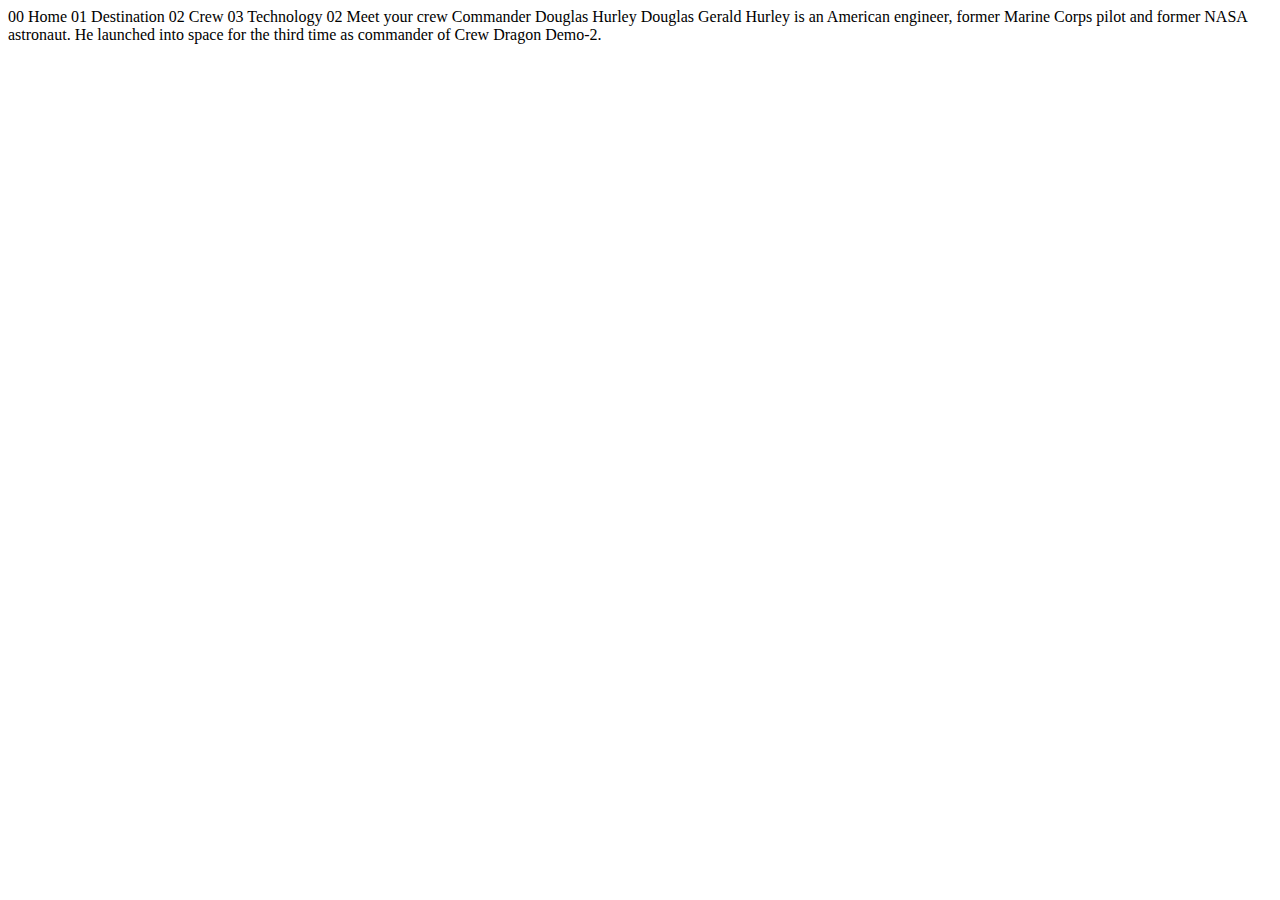
==== crew-commander.html @ d6092396 "first commit" ====
<!DOCTYPE html>
<html lang="en">
<head>
  <meta charset="UTF-8">
  <meta name="viewport" content="width=device-width, initial-scale=1.0">

  <link rel="icon" type="image/png" sizes="32x32" href="./assets/favicon-32x32.png">
  
  <title>Frontend Mentor | Space tourism website</title>
</head>
<body>

  00 Home
  01 Destination
  02 Crew
  03 Technology

  02 Meet your crew

  Commander
  Douglas Hurley

  Douglas Gerald Hurley is an American engineer, former Marine Corps pilot 
  and former NASA astronaut. He launched into space for the third time as 
  commander of Crew Dragon Demo-2.
</body>
</html>
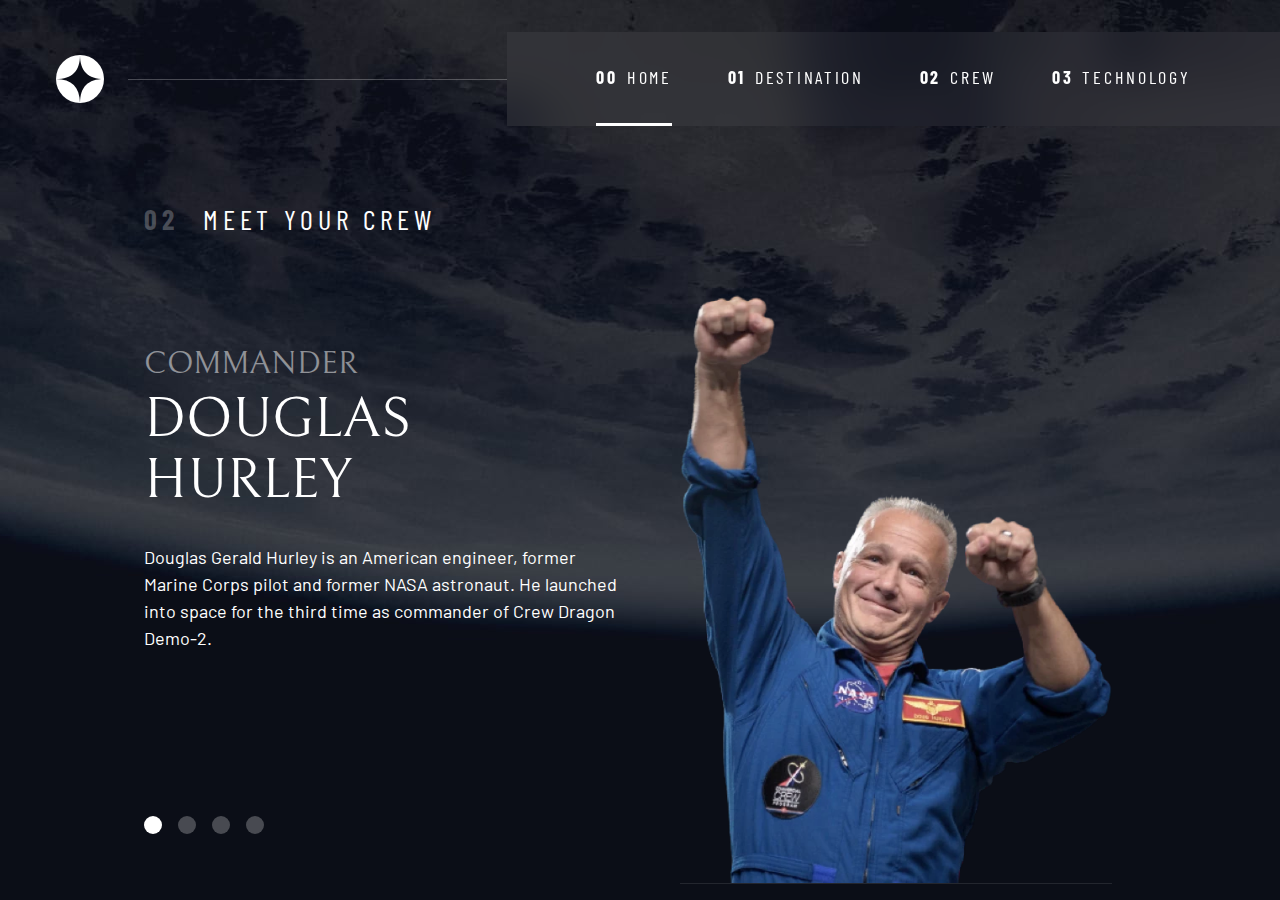
==== commit 7069e281: "crew page layout done without tabs" ====
--- a/crew-commander.html
+++ b/crew-commander.html
@@ -5,23 +5,58 @@
   <meta name="viewport" content="width=device-width, initial-scale=1.0">
 
   <link rel="icon" type="image/png" sizes="32x32" href="./assets/favicon-32x32.png">
+  <!-- Google fonts -->
+  <link rel="preconnect" href="https://fonts.googleapis.com">
+  <link rel="preconnect" href="https://fonts.gstatic.com" crossorigin>
+  <link href="https://fonts.googleapis.com/css2?family=Barlow+Condensed:wght@400;700&family=Bellefair&family=Barlow:wght@400;700&display=swap"
+      rel="stylesheet">
+      
+  <!-- Our custom CSS -->
+  <link rel="stylesheet" href="index.css">
+  <title>Frontend Mentor | Space tourism website</title>
+  <script src="index.js" defer></script>
+</head>
+
+<body class="crew">
+  <a class="skip-to-content" href="#main">Skip to content</a>
+  <header class="primary-header flex">
+    <div>
+      <img src="./assets/shared/logo.svg" alt="space tourism logo" class="logo">
+    </div>
+    <button class="mobile-nav-toggle" aria-controls="primary-navigation"><span class="sr-only" aria-expanded="false">Menu</span></button>
+    <nav>
+        <ul id="primary-navigation" data-visible="false" class="primary-navigation underline-indicators flex">
+            <li class="active"><a class="ff-sans-cond uppercase text-white letter-spacing-2" href="index.html"><span aria-hidden="true">00</span>Home</a>
+            <li><a class="ff-sans-cond uppercase text-white letter-spacing-2" href="destination.html"><span aria-hidden="true">01</span>Destination</a>
+            <li><a class="ff-sans-cond uppercase text-white letter-spacing-2" href="crew.html"><span aria-hidden="true">02</span>Crew</a>
+            <li><a class="ff-sans-cond uppercase text-white letter-spacing-2" href="technology.html"><span aria-hidden="true">03</span>Technology</a>
+        </ul>
+    </nav>
+  </header>
   
-  <title>Frontend Mentor | Space tourism website</title>
-</head>
-<body>
-
-  00 Home
-  01 Destination
-  02 Crew
-  03 Technology
-
-  02 Meet your crew
-
-  Commander
-  Douglas Hurley
-
-  Douglas Gerald Hurley is an American engineer, former Marine Corps pilot 
-  and former NASA astronaut. He launched into space for the third time as 
-  commander of Crew Dragon Demo-2.
+  <main id="main" class="grid-container grid-container--crew flow">
+    <h1 class="numbered-title"><span aria-hidden="true">02</span> Meet your crew</h1>
+    
+    <div class="dot-indicators flex">
+      <button aria-selected="true"><span class="sr-only">The commander</span></button>
+      <button aria-selected="false"><span class="sr-only">The mission specialist</span></button>
+      <button aria-selected="false"><span class="sr-only">The pilot</span></button>
+      <button aria-selected="false"><span class="sr-only">The crew engineer</span></button>
+    </div>
+    
+    <article class="crew-details flow">
+      <header class="flow flow--space-small">
+        <h2 class="fs-600 ff-serif uppercase">Commander</h2>
+        <p class="fs-700 uppercase ff-serif">Douglas Hurley</p>
+      </header>
+      <p>Douglas Gerald Hurley is an American engineer, former Marine Corps pilot 
+      and former NASA astronaut. He launched into space for the third time as 
+      commander of Crew Dragon Demo-2.</p>
+    </article>
+    <picture>
+      <source srcset="assets/crew/image-douglas-hurley.webp" type="image/webp">
+      <img src="assets/crew/image-douglas-hurley.png" alt="Douglas Hurley">
+    </picture>
+  </main>
 </body>
 </html>--- a/index.css
+++ b/index.css
@@ -0,0 +1,658 @@
+/* ------------------- */
+/* Custom properties   */
+/* ------------------- */
+
+:root {
+    /* colors */
+    --clr-dark: 230 35% 7%;
+    --clr-light: 231 77% 90%;
+    --clr-white: 0 0% 100%;
+    
+    /* font-sizes */
+    --fs-900: clamp(5rem, 8vw + 1rem, 9.375rem);
+    --fs-800: 3.5rem;
+    --fs-700: 1.5rem;
+    --fs-600: 1rem;
+    --fs-500: 1rem;
+    --fs-400: 0.9375rem;
+    --fs-300: 1rem;
+    --fs-200: 0.875rem;
+    
+    /* font-families */
+    --ff-serif: "Bellefair", serif;
+    --ff-sans-cond: "Barlow Condensed", sans-serif;
+    --ff-sans-normal: "Barlow", sans-serif;
+}
+
+@media (min-width: 35em) {
+    :root {
+        --fs-800: 5rem;
+        --fs-700: 2.5rem;
+        --fs-600: 1.5rem;
+        --fs-500: 1.25rem;
+        --fs-400: 1rem;
+    }
+}
+
+@media (min-width: 45em) {
+    :root {
+        /* font-sizes */
+        --fs-800: 6.25rem;
+        --fs-700: 3.5rem;
+        --fs-600: 2rem;
+        --fs-500: 1.75rem;
+        --fs-400: 1.125rem;
+    }
+}
+
+
+/* ------------------- */
+/* Reset               */
+/* ------------------- */
+
+/* https://piccalil.li/blog/a-modern-css-reset/ */
+
+/* Box sizing */
+*,
+*::before,
+*::after {
+    box-sizing: border-box;
+}
+
+/* Reset margins */
+body,
+h1,
+h2,
+h3,
+h4,
+h5,
+p,
+figure,
+picture {
+    margin: 0; 
+}
+
+h1,
+h2,
+h3,
+h4,
+h5,
+h6,
+p {
+    font-weight: 400;
+}
+
+/* set up the body */
+body {
+    font-family: var(--ff-sans-normal);
+    font-size: var(--fs-400);
+    color: hsl( var(--clr-white) );
+    background-color: hsl( var(--clr-dark) );
+    line-height: 1.5;
+    min-height: 100vh;
+    
+    display: grid;
+    grid-template-rows: min-content 1fr;
+    
+    overflow-x: hidden;
+}
+
+/* make images easier to work with */
+img,
+picutre {
+    max-width: 100%;
+    display: block;
+}
+
+/* make form elements easier to work with */
+input,
+button,
+textarea,
+select {
+    font: inherit;
+}
+
+/* remove animations for people who've turned them off */
+@media (prefers-reduced-motion: reduce) {  
+  *,
+  *::before,
+  *::after {
+    animation-duration: 0.01ms !important;
+    animation-iteration-count: 1 !important;
+    transition-duration: 0.01ms !important;
+    scroll-behavior: auto !important;
+  }
+}
+
+
+/* ------------------- */
+/* Utility classes     */
+/* ------------------- */
+
+/* general */
+
+.flex {
+    display: flex;
+    gap: var(--gap, 1rem);
+}
+
+.grid {
+    display: grid;
+    gap: var(--gap, 1rem);
+}
+
+.d-block {
+    display: block;
+}
+
+.flow > *:where(:not(:first-child)) {
+    margin-top: var(--flow-space, 1rem);
+}
+
+.flow--space-small {
+    --flow-space: .5rem;
+}
+
+.container {
+    padding-inline: 2em;
+    margin-inline: auto;
+    max-width: 80rem;
+}
+
+.sr-only {
+  position: absolute; 
+  width: 1px;
+  height: 1px;
+  padding: 0;
+  margin: -1px; 
+  overflow: hidden;
+  clip: rect(0, 0, 0, 0);
+  white-space: nowrap; /* added line */
+  border: 0;
+}
+
+.skip-to-content {
+    position: absolute;
+    z-index: 9999;
+    background: hsl( var(--clr-white) );
+    color: hsl( var(--clr-dark) ); 
+    padding: .5em 1em;
+    margin-inline: auto;
+    transform: translateY(-100%);
+    transition: transform 250ms ease-in;
+}
+
+.skip-to-content:focus {
+    transform: translateY(0);
+}
+
+/* colors */
+
+.bg-dark { background-color: hsl( var(--clr-dark) );}
+.bg-accent { background-color: hsl( var(--clr-light) );}
+.bg-white { background-color: hsl( var(--clr-white) );}
+
+.text-dark { color: hsl( var(--clr-dark) );}
+.text-accent { color: hsl( var(--clr-light) );}
+.text-white { color: hsl( var(--clr-white) );}
+
+/* typography */
+
+.ff-serif { font-family: var(--ff-serif); } 
+.ff-sans-cond { font-family: var(--ff-sans-cond); } 
+.ff-sans-normal { font-family: var(--ff-sans-normal); } 
+
+.letter-spacing-1 { letter-spacing: 4.75px; } 
+.letter-spacing-2 { letter-spacing: 2.7px; } 
+.letter-spacing-3 { letter-spacing: 2.35px; } 
+
+.uppercase { text-transform: uppercase; }
+
+.fs-900 { font-size: var(--fs-900); }
+.fs-800 { font-size: var(--fs-800); }
+.fs-700 { font-size: var(--fs-700); }
+.fs-600 { font-size: var(--fs-600); }
+.fs-500 { font-size: var(--fs-500); }
+.fs-400 { font-size: var(--fs-400); }
+.fs-300 { font-size: var(--fs-300); }
+.fs-200 { font-size: var(--fs-200); }
+
+.fs-900,
+.fs-800,
+.fs-700,
+.fs-600 {
+    line-height: 1.1;
+}
+
+.numbered-title {
+    font-family: var(--ff-sans-cond);
+    font-size: var(--fs-500);
+    text-transform: uppercase;
+    letter-spacing: 4.72px; 
+}
+
+.numbered-title span {
+    margin-right: .5em;
+    font-weight: 700;
+    color: hsl( var(--clr-white) / .25);
+}
+
+
+/* ------------------- */
+/* Compontents         */
+/* ------------------- */
+
+.large-button {
+    font-size: 2rem;
+    position: relative;
+    z-index: 1;
+    display: inline-grid;
+    place-items: center;
+    padding: 0 2em;
+    border-radius: 50%;
+    aspect-ratio: 1;
+    text-decoration: none;
+}
+
+.large-button::after {
+    content: '';
+    position: absolute;
+    z-index: -1;
+    width: 100%;
+    height: 100%;
+    background: hsl( var(--clr-white) / .1);
+    border-radius: 50%;
+    opacity: 0;
+    transition: opacity 500ms linear, transform 750ms ease-in-out;
+}
+ 
+.large-button:hover::after,
+.large-button:focus::after {
+    opacity: 1;
+    transform: scale(1.5);
+}
+
+/* primary-header */
+
+.logo {
+    margin: 1.5rem clamp(1.5rem, 5vw, 3.5rem);
+}
+
+.primary-header {
+    justify-content: space-between;
+    align-items: center;
+}
+
+.primary-navigation {
+    --gap: clamp(1.5rem, 5vw, 3.5rem);
+    --underline-gap: 2rem;
+    list-style: none;
+    padding: 0;
+    margin: 0;
+    background: hsl( var(--clr-white) / 0.05);
+    backdrop-filter: blur(1.5rem);
+}
+
+.primary-navigation a {
+    text-decoration: none;
+}
+
+.primary-navigation a > span {
+    font-weight: 700;
+    margin-right: .5em;
+}
+
+.mobile-nav-toggle {
+    display: none;
+}
+
+@media (max-width: 35rem) {
+    .primary-navigation {
+        --underline-gap: .5rem;
+        position: fixed;
+        z-index: 1000;
+        inset: 0 0 0 30%;
+        list-style: none;
+        padding: min(20rem, 15vh) 2rem;
+        margin: 0;
+        flex-direction: column;
+        transform: translateX(100%);
+        transition: transform 500ms ease-in-out;
+    }
+    
+    .primary-navigation[data-visible="true"] {
+        transform: translateX(0);
+    }
+    
+    .primary-navigation.underline-indicators > .active {
+       border: 0;
+    }
+    
+    .mobile-nav-toggle {
+        display: block;
+        position: absolute;
+        z-index: 2000;
+        right: 1rem;
+        top: 2rem;
+        background: transparent;
+        background-image: url(./assets/shared/icon-hamburger.svg);
+        background-repeat: no-repeat;
+        background-position: center;
+        width: 1.5rem;
+        aspect-ratio: 1;
+        border: 0;
+    }
+    
+    .mobile-nav-toggle[aria-expanded="true"] {
+        background-image: url(./assets/shared/icon-close.svg);
+    }
+    
+    .mobile-nav-toggle:focus-visible {
+        outline: 5px solid white;
+        outline-offset: 5px;
+    }
+    
+}
+
+@media (min-width: 35em) {
+    .primary-navigation {
+        padding-inline: clamp(3rem, 7vw, 7rem);
+    }
+}
+
+@media (min-width: 35em) and (max-width: 44.999em) {
+    .primary-navigation a > span {
+        display: none;
+    }
+}
+
+@media (min-width: 45em) {
+    
+     .primary-header::after {
+         content: '';
+         display: block;
+         position: relative;
+         height: 1px;
+         width: 100%;
+         margin-right: -2.5rem;
+         background: hsl( var(--clr-white) / .25);
+         order: 1;
+     }
+     
+    nav {
+        order: 2;
+    }
+    
+    .primary-navigation {
+        margin-block: 2rem;
+    }
+    
+   
+}
+
+
+.underline-indicators > * {
+    cursor: pointer;
+    padding: var(--underline-gap, .5rem) 0;
+    border: 0;
+    border-bottom: .2rem solid hsl( var(--clr-white) / 0 );
+    background-color: transparent;
+}
+
+.underline-indicators > *:hover,
+.underline-indicators > *:focus {
+    border-color: hsl( var(--clr-white) / .5);
+}
+
+.underline-indicators > .active,
+.underline-indicators > [aria-selected="true"] {
+    color: hsl( var(--clr-white) / 1);
+    border-color: hsl( var(--clr-white) / 1); 
+}
+
+.tab-list {
+    --gap: 2rem;
+}
+
+.dot-indicators > * {
+    cursor: pointer;
+    border: 0;
+    border-radius: 50%;
+    padding: .5em;
+    background-color: hsl( var(--clr-white) / .25);
+}
+ 
+.dot-indicators > *:hover,
+.dot-indicators > *:focus { 
+    background-color: hsl( var(--clr-white) / .5);
+}
+
+.dot-indicators > [aria-selected="true"] {
+    background-color: hsl( var(--clr-white) / 1); 
+}
+
+
+/* ----------------------------- */
+/* Page specific background      */
+/* ----------------------------- */
+body {
+    background-size: cover;
+    background-position: bottom center;
+}
+/* home */
+.home {
+    background-image: url(./assets/home/background-home-mobile.jpg);
+}
+
+@media (min-width: 35rem) {
+    .home {
+        background-position: center center;
+        background-image: url(./assets/home/background-home-tablet.jpg);
+    }
+}
+
+@media (min-width: 45rem) {
+    .home {
+        background-image: url(./assets/home/background-home-desktop.jpg);
+    }
+} 
+
+/* destination */
+.destination {
+    background-image: url(./assets/destination/background-destination-mobile.jpg);
+}
+
+@media (min-width: 35rem) {
+    .destination {
+        background-position: center center;
+        background-image: url(./assets/destination/background-destination-tablet.jpg);
+    }
+}
+
+@media (min-width: 45rem) {
+    .destination {
+        background-image: url(./assets/destination/background-destination-desktop.jpg);
+    }
+} 
+
+/* crew */
+.crew {
+    background-image: url(./assets/home/background-crew-mobile.jpg);
+}
+
+@media (min-width: 35rem) {
+    .crew {
+        background-position: center center;
+        background-image: url(./assets/crew/background-crew-tablet.jpg);
+    }
+}
+
+@media (min-width: 45rem) {
+    .crew {
+        background-image: url(./assets/crew/background-crew-desktop.jpg);
+    }
+} 
+
+/* ----------------------------- */
+/* Layout                        */
+/* ----------------------------- */
+
+
+.grid-container {
+    text-align: center;
+    display: grid;
+    place-items: center;
+    padding-inline: 1rem;
+    padding-bottom: 4rem;
+}
+
+.grid-container p:not([class]) {
+    max-width: 50ch;
+}
+
+.numbered-title {
+    grid-area: title;
+}
+
+/* destination layout */
+
+.grid-container--destination {
+    --flow-space: 2rem;
+    grid-template-areas: 
+        'title'
+        'image'
+        'tabs'
+        'content';
+}
+
+.grid-container--destination > picture {
+    grid-area: image;
+    max-width: 60%;
+}
+
+.grid-container--destination > .tab-list {
+    grid-area: tabs;
+}
+
+.grid-container--destination > .destination-info {
+    grid-area: content;
+}
+
+.destination-meta {
+    flex-direction: column;
+    border-top: 1px solid hsl( var(--clr-white) / .1);
+    padding-top: 2.5rem;
+    margin-top: 2.5rem;
+}
+
+.destination-meta p {
+    font-size: 1.75rem;
+}
+
+/* crew layout */
+
+.grid-container--crew {
+    --flow-space: 2rem;
+    grid-template-areas: 
+        'title'
+        'image'
+        'tabs'
+        'content';
+}
+
+.grid-container--crew > picture {
+    grid-area: image;
+    max-width: 60%;
+    border-bottom: 1px solid hsl( var(--clr-white) / .1);
+}
+
+.grid-container--crew > .dot-indicators {
+    grid-area: tabs;
+}
+
+.grid-container--crew > .crew-details {
+    grid-area: content;
+}
+
+.crew-details h2 {
+    color: hsl( var(--clr-white) / .5);
+}
+
+@media (min-width: 35em) {
+    .numbered-title {
+        justify-self: start;
+        margin-top: 2rem;
+    }
+    
+    .destination-meta {
+        flex-direction: row;
+        justify-content: space-evenly;
+    }
+    
+    .grid-container--crew {
+        padding-bottom: 0;
+        grid-template-areas: 
+            'title'
+            'content'
+            'tabs'
+            'image';
+    }
+    
+    
+}
+
+@media (min-width: 45em) {
+    .grid-container {
+        text-align: left;
+        column-gap: var(--container-gap, 2rem);
+        grid-template-columns: minmax(1rem, 1fr) repeat(2, minmax(0, 30rem)) minmax(1rem, 1fr);
+    }
+    
+    .grid-container--home {
+        padding-bottom: max(6rem, 20vh);
+        align-items: end;
+    }
+    
+    .grid-container--home > *:first-child {
+        grid-column: 2;
+    }
+
+    .grid-container--home > *:last-child {
+        grid-column: 3;
+    }
+    
+    .grid-container--destination {
+        justify-items: start;
+        align-content: start;
+        grid-template-areas: 
+            '. title title .'
+            '. image tabs .'
+            '. image content .';
+    }
+    
+    .grid-container--destination > picture,
+    .grid-container--crew > picture {
+        max-width: 90%;
+    }
+     
+    .destination-meta {
+        --gap: min(6vw, 6rem);
+        justify-content: start;
+    }
+    
+    .grid-container--crew {
+        grid-template-areas: 
+            '. title title .'
+            '. content image .'
+            '. tabs image .';
+    }
+    
+    .grid-container--crew > .dot-indicators {
+        justify-self: start;
+    }
+    
+    /* .grid-container--crew > picture {
+        align-self: end;
+    } */
+
+}